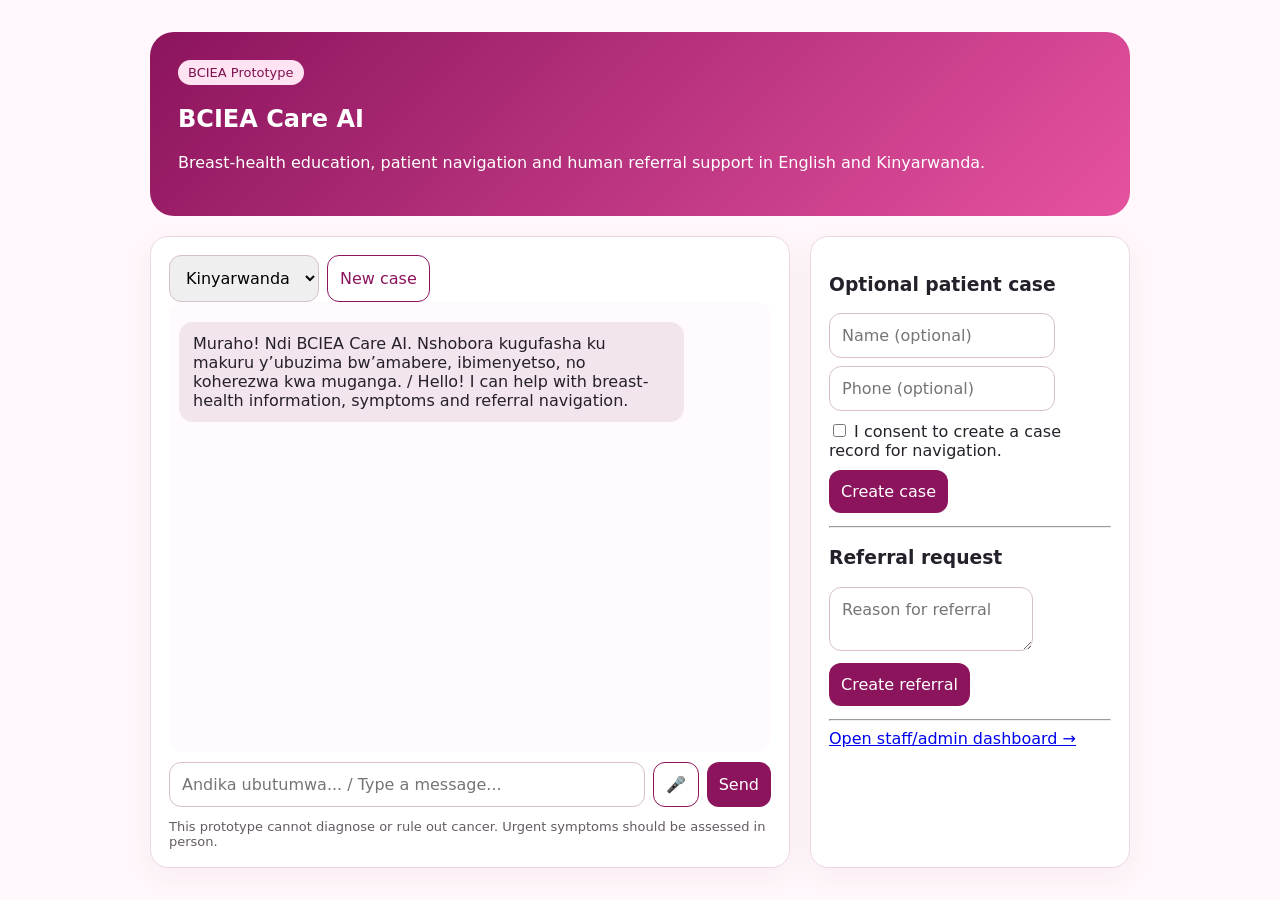
==== app/static/index.html @ 776f77f4 "Add files via upload" ====
<!doctype html>
<html lang="en">
<head>
<meta charset="utf-8"><meta name="viewport" content="width=device-width,initial-scale=1">
<title>BCIEA Care AI</title>
<style>
:root{font-family:Inter,system-ui,sans-serif;background:#fff7fb;color:#25202a}.wrap{max-width:980px;margin:auto;padding:24px}.hero{background:linear-gradient(135deg,#8b145c,#e652a0);color:#fff;border-radius:24px;padding:28px}.grid{display:grid;grid-template-columns:1fr 320px;gap:20px;margin-top:20px}.card{background:#fff;border:1px solid #edd7e4;border-radius:18px;padding:18px;box-shadow:0 8px 30px #6b17440d}.chat{height:430px;overflow:auto;padding:10px;background:#fffafd;border-radius:14px}.msg{margin:10px 0;padding:12px 14px;border-radius:14px;max-width:82%;white-space:pre-wrap}.user{margin-left:auto;background:#8b145c;color:white}.bot{background:#f2e5ed}.row{display:flex;gap:8px;margin-top:10px}input,select,button,textarea{font:inherit;border-radius:12px;border:1px solid #d8bfd0;padding:12px}input,textarea{flex:1}button{background:#8b145c;color:white;border:none;cursor:pointer}button.secondary{background:#fff;color:#8b145c;border:1px solid #8b145c}.badge{display:inline-block;padding:5px 10px;border-radius:999px;background:#ffe3f2;color:#7e124f;font-size:13px}.notice{font-size:13px;color:#655b63;margin-top:12px}.danger{background:#fff0f0;border:1px solid #ffbdbd;padding:12px;border-radius:12px}.hidden{display:none}@media(max-width:800px){.grid{grid-template-columns:1fr}.chat{height:390px}}
</style>
</head>
<body><div class="wrap">
<section class="hero"><span class="badge">BCIEA Prototype</span><h1>BCIEA Care AI</h1><p>Breast-health education, patient navigation and human referral support in English and Kinyarwanda.</p></section>
<div class="grid">
<section class="card"><div class="row" style="margin-top:0"><select id="lang"><option value="rw">Kinyarwanda</option><option value="en">English</option></select><button class="secondary" id="newcase">New case</button></div><div id="chat" class="chat"></div><div class="row"><input id="message" placeholder="Andika ubutumwa... / Type a message..."><button id="voice" class="secondary">🎤</button><button id="send">Send</button></div><div class="notice">This prototype cannot diagnose or rule out cancer. Urgent symptoms should be assessed in person.</div></section>
<aside class="card"><h3>Optional patient case</h3><input id="name" placeholder="Name (optional)"><input id="phone" placeholder="Phone (optional)" style="margin-top:8px"><label style="display:block;margin:10px 0"><input type="checkbox" id="consent"> I consent to create a case record for navigation.</label><button id="createPatient">Create case</button><p id="patientId" class="notice"></p><hr><h3>Referral request</h3><textarea id="reason" placeholder="Reason for referral"></textarea><button id="createReferral" style="margin-top:8px">Create referral</button><p id="refStatus" class="notice"></p><hr><a href="/admin">Open staff/admin dashboard →</a></aside>
</div></div>
<script>
let conversationId=null, patientPublicId=null;
const chat=document.getElementById('chat');
function add(text,who){const d=document.createElement('div');d.className='msg '+who;d.textContent=text;chat.appendChild(d);chat.scrollTop=chat.scrollHeight}
add('Muraho! Ndi BCIEA Care AI. Nshobora kugufasha ku makuru y’ubuzima bw’amabere, ibimenyetso, no koherezwa kwa muganga. / Hello! I can help with breast-health information, symptoms and referral navigation.','bot');
async function send(){const input=document.getElementById('message');const text=input.value.trim();if(!text)return;add(text,'user');input.value='';const r=await fetch('/api/chat',{method:'POST',headers:{'Content-Type':'application/json'},body:JSON.stringify({message:text,language:document.getElementById('lang').value,conversation_id:conversationId,patient_public_id:patientPublicId})});const j=await r.json();conversationId=j.conversation_id;add(j.response,'bot');}
document.getElementById('send').onclick=send;document.getElementById('message').addEventListener('keydown',e=>{if(e.key==='Enter')send()});
document.getElementById('newcase').onclick=()=>{conversationId=null;add('New conversation started.','bot')};
document.getElementById('createPatient').onclick=async()=>{const consent=document.getElementById('consent').checked;if(!consent){document.getElementById('patientId').textContent='Consent is required before creating a stored patient case.';return}const r=await fetch('/api/patients',{method:'POST',headers:{'Content-Type':'application/json'},body:JSON.stringify({full_name:document.getElementById('name').value||null,phone:document.getElementById('phone').value||null,preferred_language:document.getElementById('lang').value,consent_given:consent})});const j=await r.json();patientPublicId=j.public_id;document.getElementById('patientId').textContent='Case ID: '+patientPublicId};
document.getElementById('createReferral').onclick=async()=>{if(!patientPublicId){document.getElementById('refStatus').textContent='Create a consented patient case first.';return}const reason=document.getElementById('reason').value.trim();if(!reason){document.getElementById('refStatus').textContent='Add a referral reason.';return}const r=await fetch('/api/referrals',{method:'POST',headers:{'Content-Type':'application/json'},body:JSON.stringify({patient_public_id:patientPublicId,reason,priority:'needs_assessment'})});const j=await r.json();document.getElementById('refStatus').textContent='Referral #'+j.id+' created. Status: '+j.status};
const SpeechRecognition=window.SpeechRecognition||window.webkitSpeechRecognition;if(SpeechRecognition){const rec=new SpeechRecognition();rec.interimResults=false;document.getElementById('voice').onclick=()=>{rec.lang=document.getElementById('lang').value==='rw'?'rw-RW':'en-US';rec.start()};rec.onresult=e=>{document.getElementById('message').value=e.results[0][0].transcript};rec.onerror=()=>add('Voice recognition is not available for this browser/language. You can type instead.','bot')}else{document.getElementById('voice').disabled=true;}
</script></body></html>
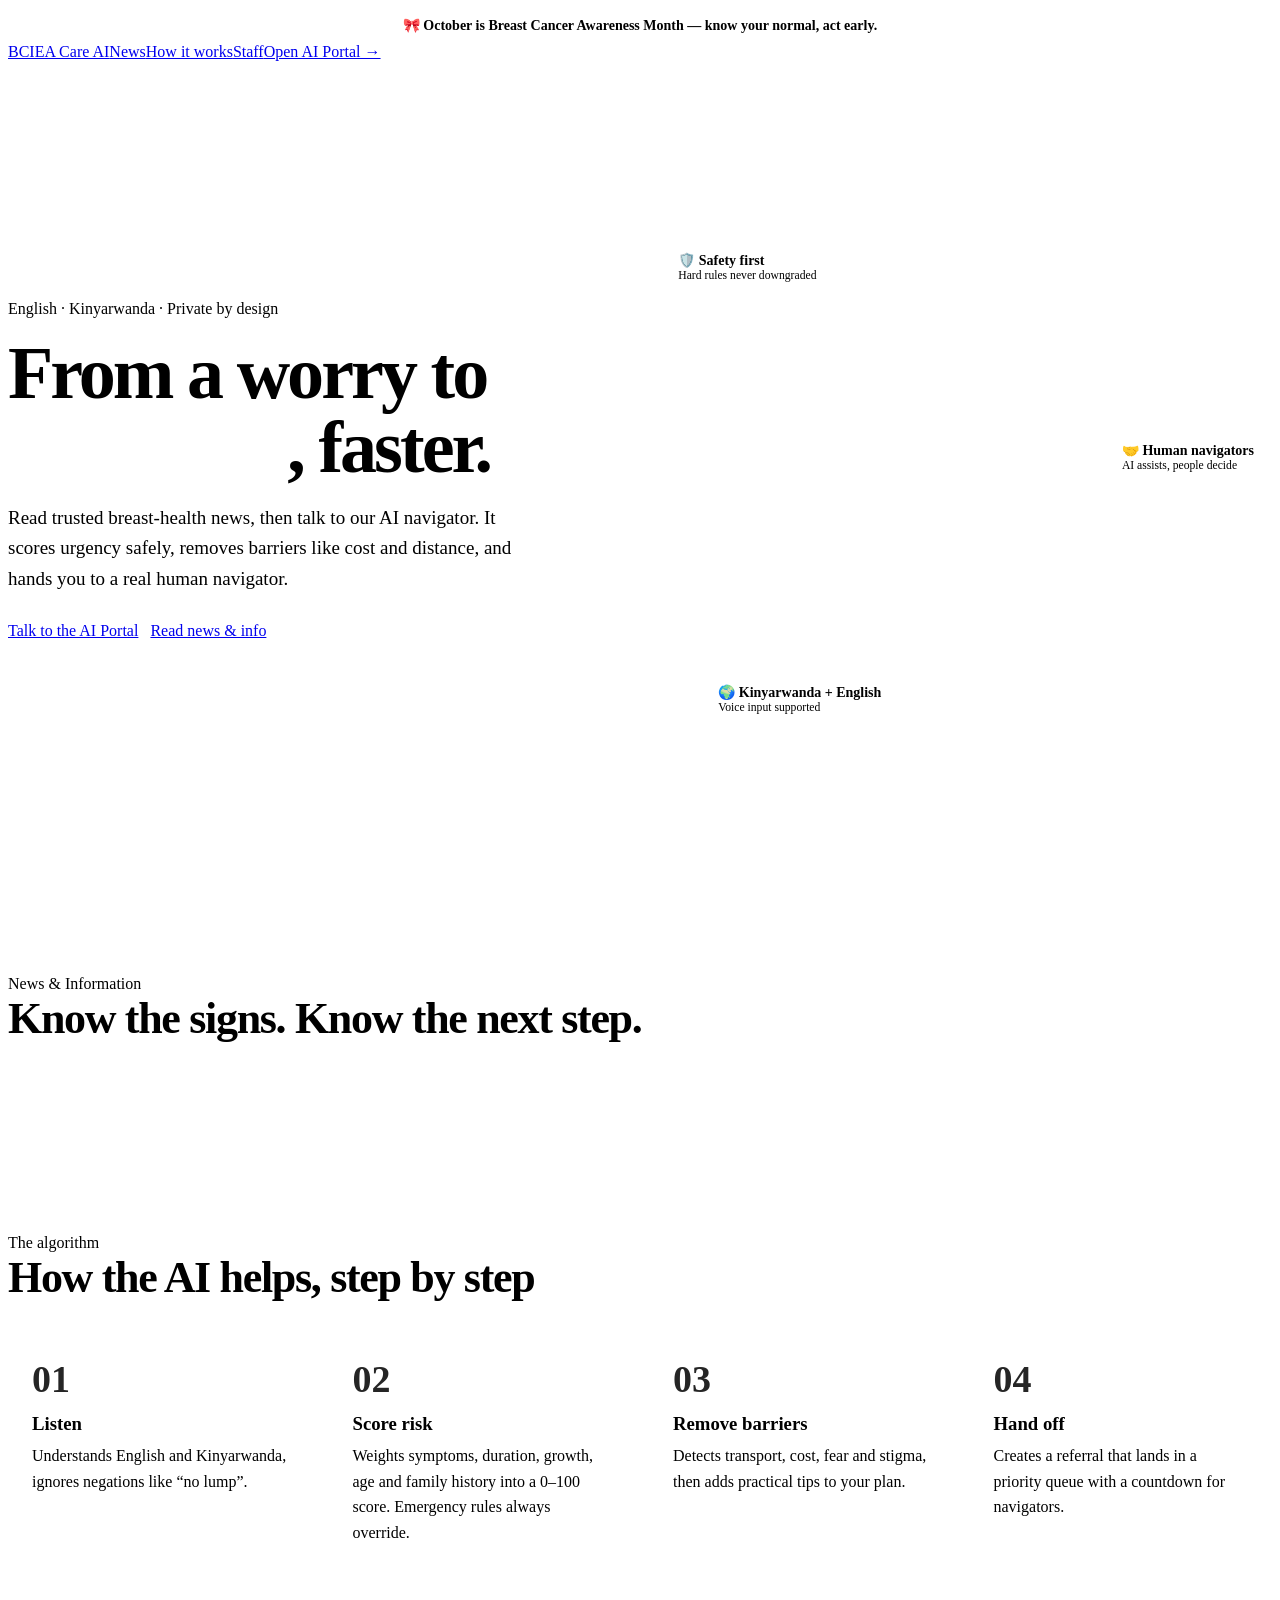
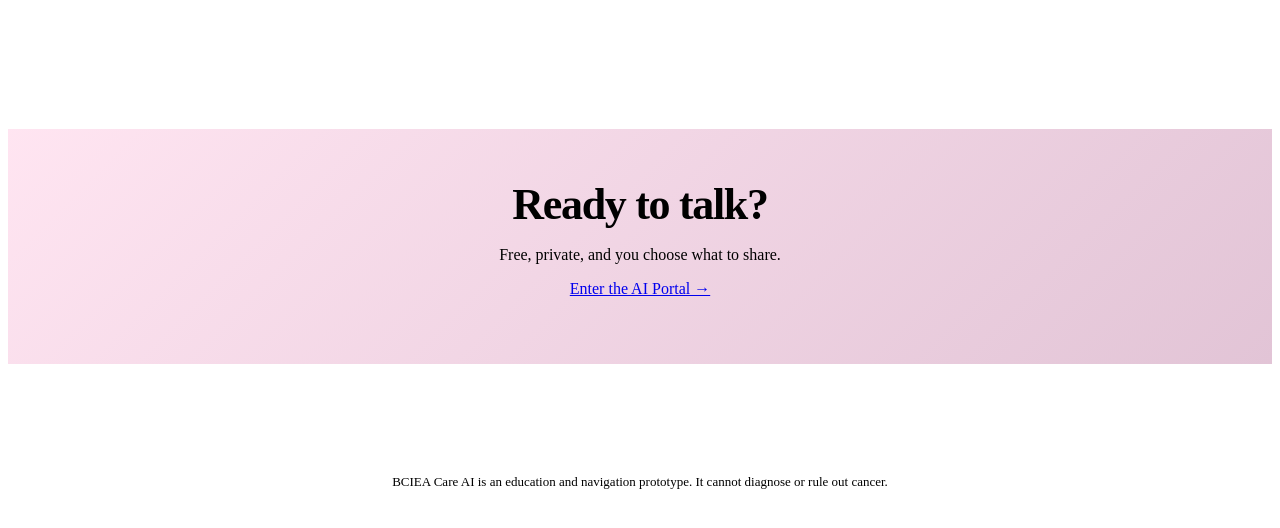
==== commit 8e29d85d: "Add files via upload" ====
--- a/app/static/index.html
+++ b/app/static/index.html
@@ -1,27 +1,22 @@
-<!doctype html>
-<html lang="en">
-<head>
-<meta charset="utf-8"><meta name="viewport" content="width=device-width,initial-scale=1">
-<title>BCIEA Care AI</title>
-<style>
-:root{font-family:Inter,system-ui,sans-serif;background:#fff7fb;color:#25202a}.wrap{max-width:980px;margin:auto;padding:24px}.hero{background:linear-gradient(135deg,#8b145c,#e652a0);color:#fff;border-radius:24px;padding:28px}.grid{display:grid;grid-template-columns:1fr 320px;gap:20px;margin-top:20px}.card{background:#fff;border:1px solid #edd7e4;border-radius:18px;padding:18px;box-shadow:0 8px 30px #6b17440d}.chat{height:430px;overflow:auto;padding:10px;background:#fffafd;border-radius:14px}.msg{margin:10px 0;padding:12px 14px;border-radius:14px;max-width:82%;white-space:pre-wrap}.user{margin-left:auto;background:#8b145c;color:white}.bot{background:#f2e5ed}.row{display:flex;gap:8px;margin-top:10px}input,select,button,textarea{font:inherit;border-radius:12px;border:1px solid #d8bfd0;padding:12px}input,textarea{flex:1}button{background:#8b145c;color:white;border:none;cursor:pointer}button.secondary{background:#fff;color:#8b145c;border:1px solid #8b145c}.badge{display:inline-block;padding:5px 10px;border-radius:999px;background:#ffe3f2;color:#7e124f;font-size:13px}.notice{font-size:13px;color:#655b63;margin-top:12px}.danger{background:#fff0f0;border:1px solid #ffbdbd;padding:12px;border-radius:12px}.hidden{display:none}@media(max-width:800px){.grid{grid-template-columns:1fr}.chat{height:390px}}
-</style>
-</head>
-<body><div class="wrap">
-<section class="hero"><span class="badge">BCIEA Prototype</span><h1>BCIEA Care AI</h1><p>Breast-health education, patient navigation and human referral support in English and Kinyarwanda.</p></section>
-<div class="grid">
-<section class="card"><div class="row" style="margin-top:0"><select id="lang"><option value="rw">Kinyarwanda</option><option value="en">English</option></select><button class="secondary" id="newcase">New case</button></div><div id="chat" class="chat"></div><div class="row"><input id="message" placeholder="Andika ubutumwa... / Type a message..."><button id="voice" class="secondary">🎤</button><button id="send">Send</button></div><div class="notice">This prototype cannot diagnose or rule out cancer. Urgent symptoms should be assessed in person.</div></section>
-<aside class="card"><h3>Optional patient case</h3><input id="name" placeholder="Name (optional)"><input id="phone" placeholder="Phone (optional)" style="margin-top:8px"><label style="display:block;margin:10px 0"><input type="checkbox" id="consent"> I consent to create a case record for navigation.</label><button id="createPatient">Create case</button><p id="patientId" class="notice"></p><hr><h3>Referral request</h3><textarea id="reason" placeholder="Reason for referral"></textarea><button id="createReferral" style="margin-top:8px">Create referral</button><p id="refStatus" class="notice"></p><hr><a href="/admin">Open staff/admin dashboard →</a></aside>
-</div></div>
-<script>
-let conversationId=null, patientPublicId=null;
-const chat=document.getElementById('chat');
-function add(text,who){const d=document.createElement('div');d.className='msg '+who;d.textContent=text;chat.appendChild(d);chat.scrollTop=chat.scrollHeight}
-add('Muraho! Ndi BCIEA Care AI. Nshobora kugufasha ku makuru y’ubuzima bw’amabere, ibimenyetso, no koherezwa kwa muganga. / Hello! I can help with breast-health information, symptoms and referral navigation.','bot');
-async function send(){const input=document.getElementById('message');const text=input.value.trim();if(!text)return;add(text,'user');input.value='';const r=await fetch('/api/chat',{method:'POST',headers:{'Content-Type':'application/json'},body:JSON.stringify({message:text,language:document.getElementById('lang').value,conversation_id:conversationId,patient_public_id:patientPublicId})});const j=await r.json();conversationId=j.conversation_id;add(j.response,'bot');}
-document.getElementById('send').onclick=send;document.getElementById('message').addEventListener('keydown',e=>{if(e.key==='Enter')send()});
-document.getElementById('newcase').onclick=()=>{conversationId=null;add('New conversation started.','bot')};
-document.getElementById('createPatient').onclick=async()=>{const consent=document.getElementById('consent').checked;if(!consent){document.getElementById('patientId').textContent='Consent is required before creating a stored patient case.';return}const r=await fetch('/api/patients',{method:'POST',headers:{'Content-Type':'application/json'},body:JSON.stringify({full_name:document.getElementById('name').value||null,phone:document.getElementById('phone').value||null,preferred_language:document.getElementById('lang').value,consent_given:consent})});const j=await r.json();patientPublicId=j.public_id;document.getElementById('patientId').textContent='Case ID: '+patientPublicId};
-document.getElementById('createReferral').onclick=async()=>{if(!patientPublicId){document.getElementById('refStatus').textContent='Create a consented patient case first.';return}const reason=document.getElementById('reason').value.trim();if(!reason){document.getElementById('refStatus').textContent='Add a referral reason.';return}const r=await fetch('/api/referrals',{method:'POST',headers:{'Content-Type':'application/json'},body:JSON.stringify({patient_public_id:patientPublicId,reason,priority:'needs_assessment'})});const j=await r.json();document.getElementById('refStatus').textContent='Referral #'+j.id+' created. Status: '+j.status};
-const SpeechRecognition=window.SpeechRecognition||window.webkitSpeechRecognition;if(SpeechRecognition){const rec=new SpeechRecognition();rec.interimResults=false;document.getElementById('voice').onclick=()=>{rec.lang=document.getElementById('lang').value==='rw'?'rw-RW':'en-US';rec.start()};rec.onresult=e=>{document.getElementById('message').value=e.results[0][0].transcript};rec.onerror=()=>add('Voice recognition is not available for this browser/language. You can type instead.','bot')}else{document.getElementById('voice').disabled=true;}
+<!doctype html><html lang="en"><head><meta charset="utf-8"><meta name="viewport" content="width=device-width,initial-scale=1"><title>BCIEA Care AI — From worry to care</title><link rel="stylesheet" href="/static/ui.css">
+<style>.hero{display:grid;grid-template-columns:1.05fr 1fr;align-items:center;min-height:calc(100vh - 66px);gap:10px}h1{font-size:clamp(40px,6vw,74px);line-height:1;letter-spacing:-.04em;margin:18px 0}h1 b{background:linear-gradient(120deg,var(--pk2),var(--pk));-webkit-background-clip:text;color:transparent}
+.scene{position:relative;height:560px;perspective:900px}#orb{width:100%;height:100%}.fc{position:absolute;padding:14px 18px;font-size:14px;font-weight:600;animation:fl 6s ease-in-out infinite}.fc small{display:block;color:var(--mut);font-weight:400}
+sec{display:block;padding:80px 0}h2{font-size:clamp(28px,4vw,44px);letter-spacing:-.03em;margin:0 0 10px}.g3{display:grid;grid-template-columns:repeat(auto-fit,minmax(260px,1fr));gap:18px;margin-top:30px}.card{padding:24px}.card h3{margin:12px 0 8px}.card p{color:var(--mut);line-height:1.6;margin:0}
+.al{border-color:#ff5d6c66;background:#ff5d6c14}.step{font-size:38px;font-weight:800;color:var(--pk);opacity:.85}.band{padding:50px;text-align:center;background:linear-gradient(135deg,#ff4fa326,#8b145c40)}
+.ban{background:linear-gradient(90deg,var(--mg),var(--pk));text-align:center;padding:9px;font-size:14px;font-weight:600}footer{border-top:1px solid var(--bd);padding:30px 0;color:var(--mut);font-size:13px;text-align:center}
+@media(max-width:860px){.hero{grid-template-columns:1fr}.scene{height:380px}nav a.l{display:none}}</style></head><body>
+<div class="ban">🎀 October is Breast Cancer Awareness Month — know your normal, act early.</div>
+<nav><div class="wrap"><a class="logo" href="/"><i></i>BCIEA Care AI</a><span class="sp"></span><a class="l" href="#news">News</a><a class="l" href="#how">How it works</a><a class="l" href="/admin">Staff</a><a class="btn pri" href="/portal">Open AI Portal →</a></div></nav>
+<div class="wrap"><header class="hero"><div class="reveal"><span class="chip">English · Kinyarwanda · Private by design</span><h1>From a worry to <b>the right care</b>, faster.</h1><p class="muted" style="font-size:19px;line-height:1.6;max-width:520px">Read trusted breast-health news, then talk to our AI navigator. It scores urgency safely, removes barriers like cost and distance, and hands you to a real human navigator.</p><p style="display:flex;gap:12px;flex-wrap:wrap;margin-top:28px"><a class="btn pri" href="/portal">Talk to the AI Portal</a><a class="btn" href="#news">Read news & info</a></p></div>
+<div class="scene"><canvas id="orb"></canvas><div class="fc glass" style="top:40px;left:0;animation-delay:-1s">🛡️ Safety first<small>Hard rules never downgraded</small></div><div class="fc glass" style="top:230px;right:0;animation-delay:-3s">🤝 Human navigators<small>AI assists, people decide</small></div><div class="fc glass" style="bottom:30px;left:40px;animation-delay:-5s">🌍 Kinyarwanda + English<small>Voice input supported</small></div></div></header></div>
+<sec id="news"><div class="wrap"><span class="chip">News & Information</span><h2>Know the signs. Know the next step.</h2><div class="g3" id="feed"></div></div></sec>
+<sec id="how"><div class="wrap"><span class="chip">The algorithm</span><h2>How the AI helps, step by step</h2><div class="g3">
+<div class="glass card tilt"><div class="step">01</div><h3>Listen</h3><p>Understands English and Kinyarwanda, ignores negations like “no lump”.</p></div>
+<div class="glass card tilt"><div class="step">02</div><h3>Score risk</h3><p>Weights symptoms, duration, growth, age and family history into a 0–100 score. Emergency rules always override.</p></div>
+<div class="glass card tilt"><div class="step">03</div><h3>Remove barriers</h3><p>Detects transport, cost, fear and stigma, then adds practical tips to your plan.</p></div>
+<div class="glass card tilt"><div class="step">04</div><h3>Hand off</h3><p>Creates a referral that lands in a priority queue with a countdown for navigators.</p></div></div></div></sec>
+<sec><div class="wrap"><div class="glass band tilt"><h2>Ready to talk?</h2><p class="muted">Free, private, and you choose what to share.</p><p><a class="btn pri" href="/portal">Enter the AI Portal →</a></p></div></div></sec>
+<footer>BCIEA Care AI is an education and navigation prototype. It cannot diagnose or rule out cancer.</footer>
+<script src="/static/ui.js"></script><script>
+fetch('/api/news').then(r=>r.json()).then(j=>{feed.innerHTML=j.items.map(i=>`<article class="glass card tilt ${i.kind=='alert'?'al':''}"><span class="chip">${i.tag}</span><h3>${i.title}</h3><p>${i.text}</p></article>`).join('')});
 </script></body></html>
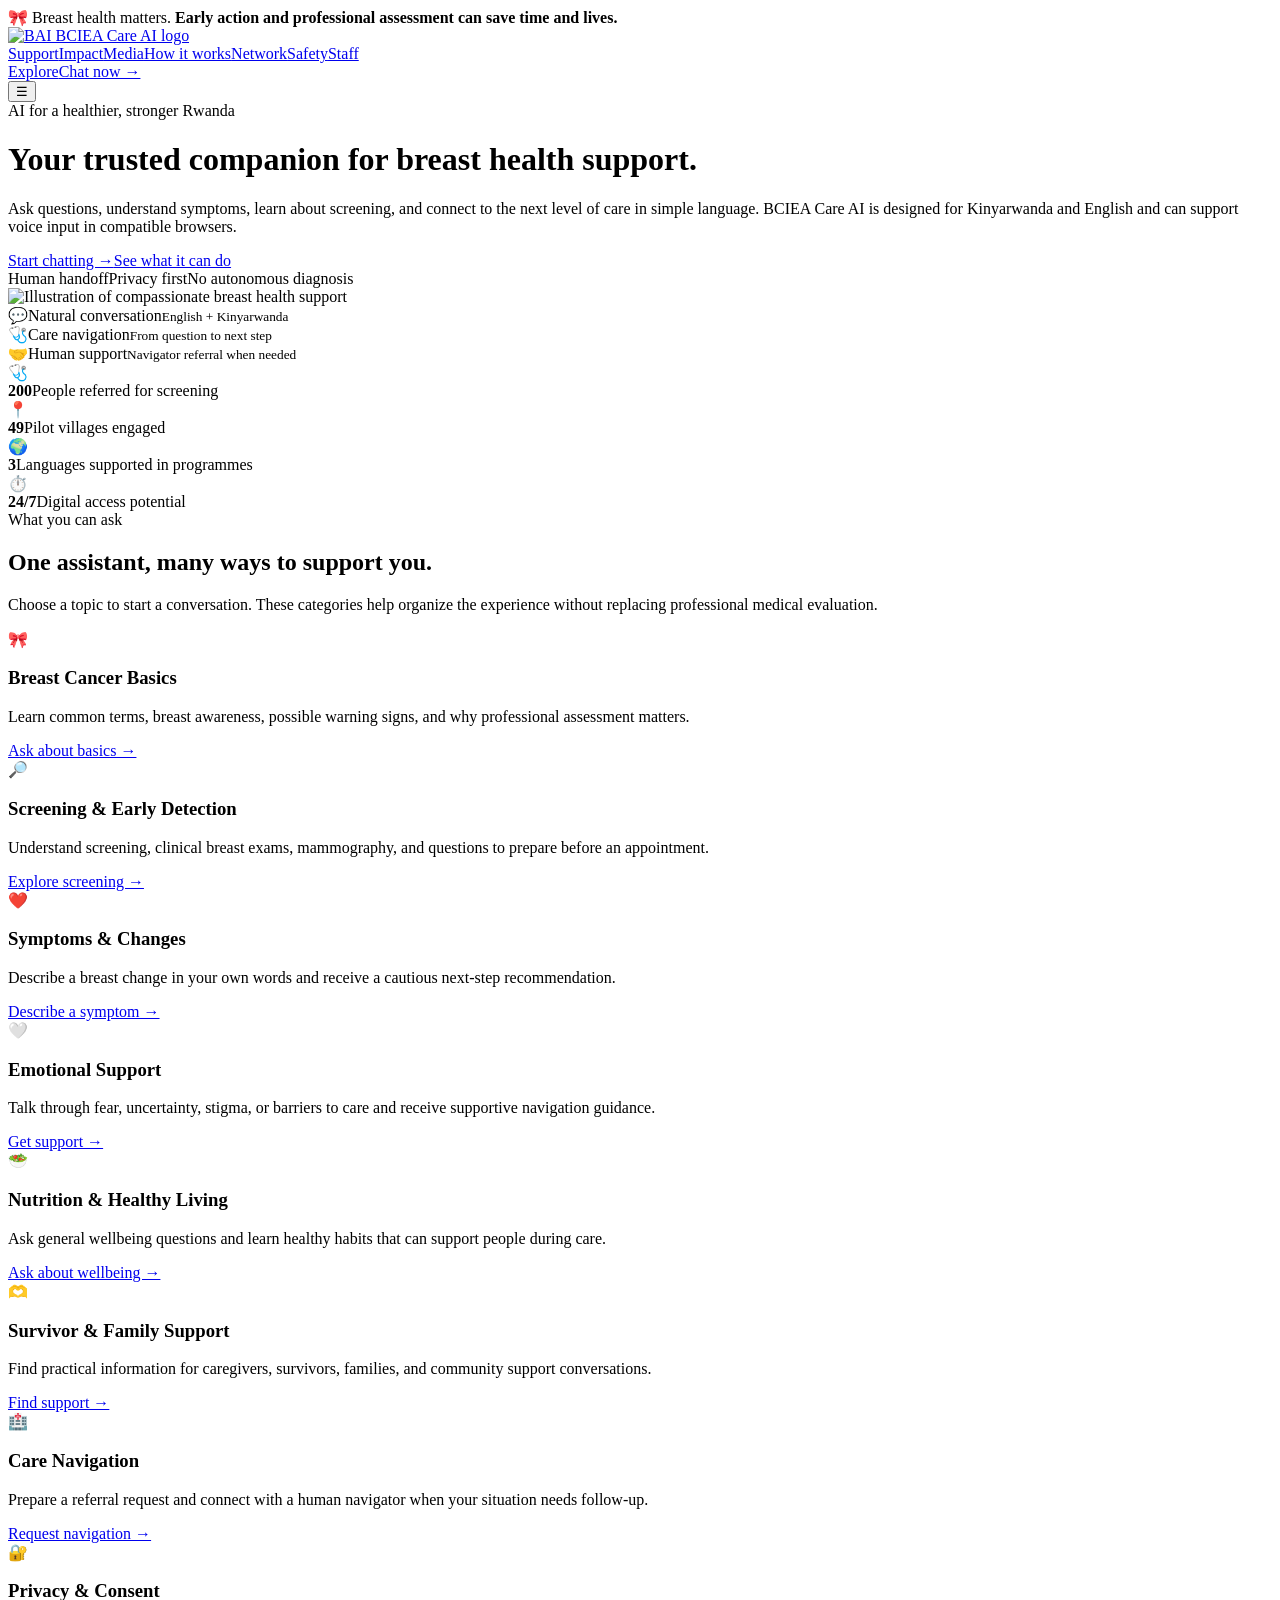
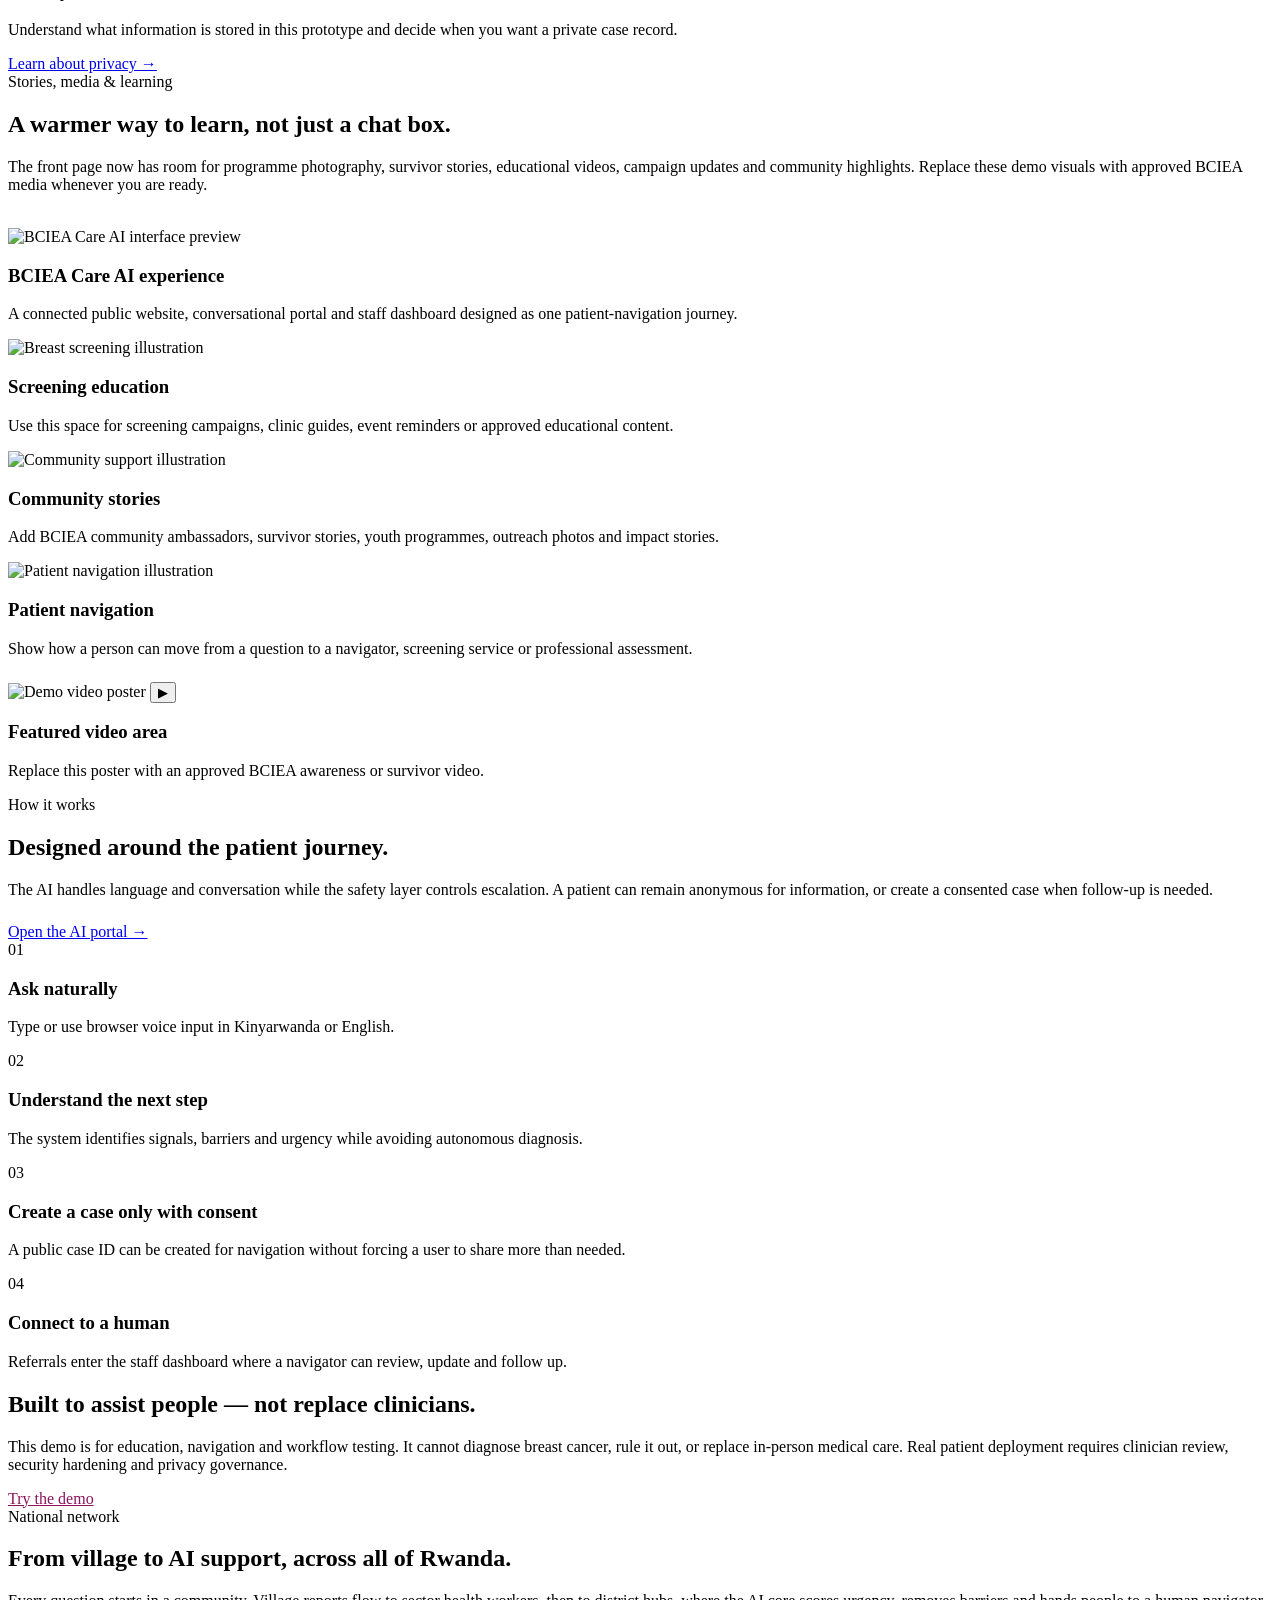
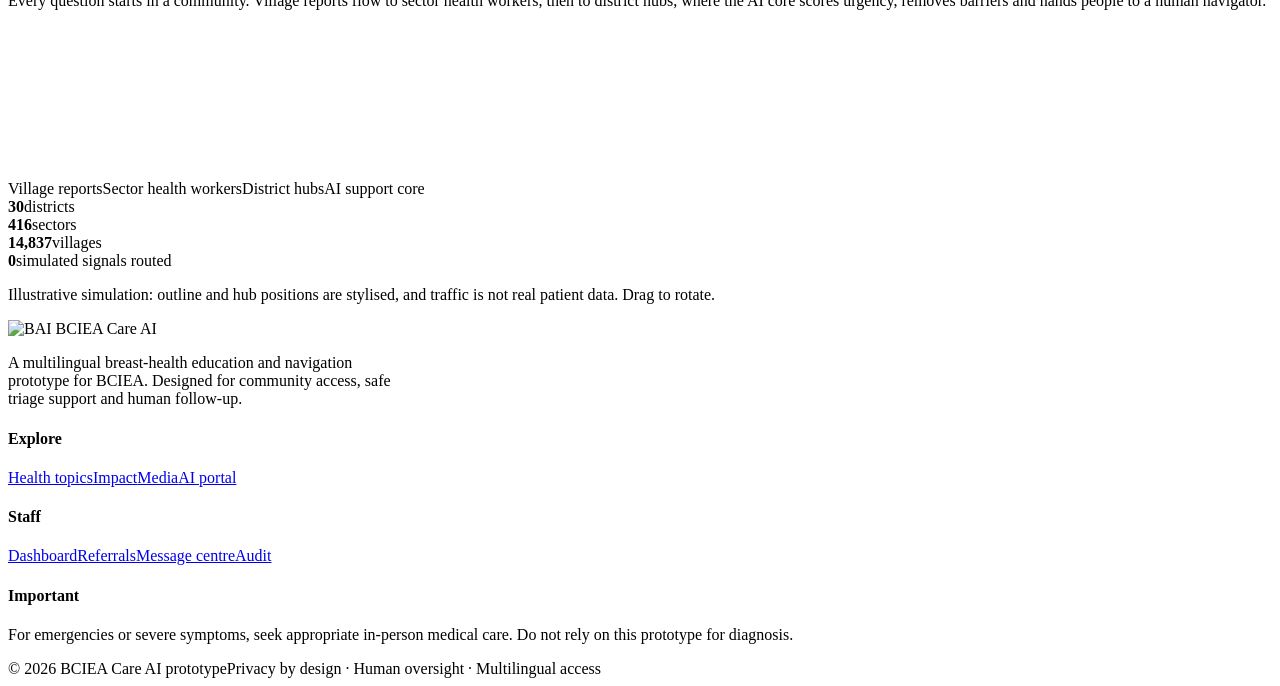
==== commit c82fa262: "Add files via upload" ====
--- a/app/static/index.html
+++ b/app/static/index.html
@@ -1,22 +1,121 @@
-<!doctype html><html lang="en"><head><meta charset="utf-8"><meta name="viewport" content="width=device-width,initial-scale=1"><title>BCIEA Care AI — From worry to care</title><link rel="stylesheet" href="/static/ui.css">
-<style>.hero{display:grid;grid-template-columns:1.05fr 1fr;align-items:center;min-height:calc(100vh - 66px);gap:10px}h1{font-size:clamp(40px,6vw,74px);line-height:1;letter-spacing:-.04em;margin:18px 0}h1 b{background:linear-gradient(120deg,var(--pk2),var(--pk));-webkit-background-clip:text;color:transparent}
-.scene{position:relative;height:560px;perspective:900px}#orb{width:100%;height:100%}.fc{position:absolute;padding:14px 18px;font-size:14px;font-weight:600;animation:fl 6s ease-in-out infinite}.fc small{display:block;color:var(--mut);font-weight:400}
-sec{display:block;padding:80px 0}h2{font-size:clamp(28px,4vw,44px);letter-spacing:-.03em;margin:0 0 10px}.g3{display:grid;grid-template-columns:repeat(auto-fit,minmax(260px,1fr));gap:18px;margin-top:30px}.card{padding:24px}.card h3{margin:12px 0 8px}.card p{color:var(--mut);line-height:1.6;margin:0}
-.al{border-color:#ff5d6c66;background:#ff5d6c14}.step{font-size:38px;font-weight:800;color:var(--pk);opacity:.85}.band{padding:50px;text-align:center;background:linear-gradient(135deg,#ff4fa326,#8b145c40)}
-.ban{background:linear-gradient(90deg,var(--mg),var(--pk));text-align:center;padding:9px;font-size:14px;font-weight:600}footer{border-top:1px solid var(--bd);padding:30px 0;color:var(--mut);font-size:13px;text-align:center}
-@media(max-width:860px){.hero{grid-template-columns:1fr}.scene{height:380px}nav a.l{display:none}}</style></head><body>
-<div class="ban">🎀 October is Breast Cancer Awareness Month — know your normal, act early.</div>
-<nav><div class="wrap"><a class="logo" href="/"><i></i>BCIEA Care AI</a><span class="sp"></span><a class="l" href="#news">News</a><a class="l" href="#how">How it works</a><a class="l" href="/admin">Staff</a><a class="btn pri" href="/portal">Open AI Portal →</a></div></nav>
-<div class="wrap"><header class="hero"><div class="reveal"><span class="chip">English · Kinyarwanda · Private by design</span><h1>From a worry to <b>the right care</b>, faster.</h1><p class="muted" style="font-size:19px;line-height:1.6;max-width:520px">Read trusted breast-health news, then talk to our AI navigator. It scores urgency safely, removes barriers like cost and distance, and hands you to a real human navigator.</p><p style="display:flex;gap:12px;flex-wrap:wrap;margin-top:28px"><a class="btn pri" href="/portal">Talk to the AI Portal</a><a class="btn" href="#news">Read news & info</a></p></div>
-<div class="scene"><canvas id="orb"></canvas><div class="fc glass" style="top:40px;left:0;animation-delay:-1s">🛡️ Safety first<small>Hard rules never downgraded</small></div><div class="fc glass" style="top:230px;right:0;animation-delay:-3s">🤝 Human navigators<small>AI assists, people decide</small></div><div class="fc glass" style="bottom:30px;left:40px;animation-delay:-5s">🌍 Kinyarwanda + English<small>Voice input supported</small></div></div></header></div>
-<sec id="news"><div class="wrap"><span class="chip">News & Information</span><h2>Know the signs. Know the next step.</h2><div class="g3" id="feed"></div></div></sec>
-<sec id="how"><div class="wrap"><span class="chip">The algorithm</span><h2>How the AI helps, step by step</h2><div class="g3">
-<div class="glass card tilt"><div class="step">01</div><h3>Listen</h3><p>Understands English and Kinyarwanda, ignores negations like “no lump”.</p></div>
-<div class="glass card tilt"><div class="step">02</div><h3>Score risk</h3><p>Weights symptoms, duration, growth, age and family history into a 0–100 score. Emergency rules always override.</p></div>
-<div class="glass card tilt"><div class="step">03</div><h3>Remove barriers</h3><p>Detects transport, cost, fear and stigma, then adds practical tips to your plan.</p></div>
-<div class="glass card tilt"><div class="step">04</div><h3>Hand off</h3><p>Creates a referral that lands in a priority queue with a countdown for navigators.</p></div></div></div></sec>
-<sec><div class="wrap"><div class="glass band tilt"><h2>Ready to talk?</h2><p class="muted">Free, private, and you choose what to share.</p><p><a class="btn pri" href="/portal">Enter the AI Portal →</a></p></div></div></sec>
-<footer>BCIEA Care AI is an education and navigation prototype. It cannot diagnose or rule out cancer.</footer>
-<script src="/static/ui.js"></script><script>
-fetch('/api/news').then(r=>r.json()).then(j=>{feed.innerHTML=j.items.map(i=>`<article class="glass card tilt ${i.kind=='alert'?'al':''}"><span class="chip">${i.tag}</span><h3>${i.title}</h3><p>${i.text}</p></article>`).join('')});
-</script></body></html>
+<!doctype html>
+<html lang="en">
+<head>
+  <meta charset="utf-8">
+  <meta name="viewport" content="width=device-width,initial-scale=1">
+  <meta name="theme-color" content="#ff2f92">
+  <title>BCIEA Care AI — Breast Health Navigation</title>
+  <meta name="description" content="BCIEA Care AI is a breast-health education and patient-navigation prototype for Rwanda, with Kinyarwanda and English support.">
+  <link rel="stylesheet" href="/static/ui.css">
+<link rel="stylesheet" href="/static/ultra.css">
+</head>
+<body>
+  <div class="topbar">🎀 Breast health matters. <b>Early action and professional assessment can save time and lives.</b></div>
+  <nav class="site-nav" id="siteNav">
+    <div class="wrap nav-inner">
+      <a class="brand" href="/"><img class="brand-logo" src="/static/assets/bai-logo.svg" alt="BAI BCIEA Care AI logo"></a>
+      <div class="nav-links" id="navLinks">
+        <a href="#support">Support</a><a href="#impact">Impact</a><a href="#media">Media</a><a href="#how">How it works</a><a href="#network">Network</a><a href="#safety">Safety</a><a href="/admin">Staff</a>
+      </div>
+      <div class="nav-actions"><a class="btn soft" href="#media">Explore</a><a class="btn primary" href="/portal">Chat now →</a></div>
+      <button class="nav-toggle" id="navToggle" aria-label="Open menu">☰</button>
+    </div>
+  </nav>
+
+  <header class="hero">
+    <div class="wrap hero-grid">
+      <div class="reveal">
+        <span class="eyebrow">AI for a healthier, stronger Rwanda</span>
+        <h1>Your trusted companion for <span class="gradient-text">breast health</span> support.</h1>
+        <p>Ask questions, understand symptoms, learn about screening, and connect to the next level of care in simple language. BCIEA Care AI is designed for Kinyarwanda and English and can support voice input in compatible browsers.</p>
+        <div class="hero-actions"><a class="btn primary" href="/portal">Start chatting →</a><a class="btn" href="#support">See what it can do</a></div>
+        <div class="trust-row"><span>Human handoff</span><span>Privacy first</span><span>No autonomous diagnosis</span></div>
+      </div>
+      <div class="hero-visual reveal">
+        <div class="hero-frame"><img src="/static/assets/care-team.svg" alt="Illustration of compassionate breast health support"></div>
+        <div class="float-card float-a"><span class="orb-dot">💬</span>Natural conversation<small>English + Kinyarwanda</small></div>
+        <div class="float-card float-b"><span class="orb-dot">🩺</span>Care navigation<small>From question to next step</small></div>
+        <div class="float-card float-c"><span class="orb-dot">🤝</span>Human support<small>Navigator referral when needed</small></div>
+      </div>
+    </div>
+  </header>
+
+  <section class="impact-strip" id="impact">
+    <div class="wrap impact-grid reveal">
+      <div class="impact-item"><div class="impact-icon">🩺</div><div><strong>200</strong><span>People referred for screening</span></div></div>
+      <div class="impact-item"><div class="impact-icon">📍</div><div><strong>49</strong><span>Pilot villages engaged</span></div></div>
+      <div class="impact-item"><div class="impact-icon">🌍</div><div><strong>3</strong><span>Languages supported in programmes</span></div></div>
+      <div class="impact-item"><div class="impact-icon">⏱️</div><div><strong>24/7</strong><span>Digital access potential</span></div></div>
+    </div>
+  </section>
+
+  <section class="section" id="support">
+    <div class="wrap">
+      <div class="reveal"><span class="eyebrow">What you can ask</span><h2 class="section-title">One assistant, many ways to <span class="gradient-text">support you.</span></h2><p class="section-copy">Choose a topic to start a conversation. These categories help organize the experience without replacing professional medical evaluation.</p></div>
+      <div class="category-grid">
+        <article class="category-card card lift reveal"><div class="category-icon">🎀</div><h3>Breast Cancer Basics</h3><p>Learn common terms, breast awareness, possible warning signs, and why professional assessment matters.</p><a href="/portal?topic=basics">Ask about basics →</a></article>
+        <article class="category-card card lift reveal"><div class="category-icon">🔎</div><h3>Screening & Early Detection</h3><p>Understand screening, clinical breast exams, mammography, and questions to prepare before an appointment.</p><a href="/portal?topic=screening">Explore screening →</a></article>
+        <article class="category-card card lift reveal"><div class="category-icon">❤️</div><h3>Symptoms & Changes</h3><p>Describe a breast change in your own words and receive a cautious next-step recommendation.</p><a href="/portal?topic=symptoms">Describe a symptom →</a></article>
+        <article class="category-card card lift reveal"><div class="category-icon">🤍</div><h3>Emotional Support</h3><p>Talk through fear, uncertainty, stigma, or barriers to care and receive supportive navigation guidance.</p><a href="/portal?topic=support">Get support →</a></article>
+        <article class="category-card card lift reveal"><div class="category-icon">🥗</div><h3>Nutrition & Healthy Living</h3><p>Ask general wellbeing questions and learn healthy habits that can support people during care.</p><a href="/portal?topic=nutrition">Ask about wellbeing →</a></article>
+        <article class="category-card card lift reveal"><div class="category-icon">🫶</div><h3>Survivor & Family Support</h3><p>Find practical information for caregivers, survivors, families, and community support conversations.</p><a href="/portal?topic=survivor">Find support →</a></article>
+        <article class="category-card card lift reveal"><div class="category-icon">🏥</div><h3>Care Navigation</h3><p>Prepare a referral request and connect with a human navigator when your situation needs follow-up.</p><a href="/portal?topic=navigator">Request navigation →</a></article>
+        <article class="category-card card lift reveal"><div class="category-icon">🔐</div><h3>Privacy & Consent</h3><p>Understand what information is stored in this prototype and decide when you want a private case record.</p><a href="/portal?topic=privacy">Learn about privacy →</a></article>
+      </div>
+    </div>
+  </section>
+
+  <section class="section" id="media" style="background:#fff">
+    <div class="wrap">
+      <div class="reveal"><span class="eyebrow">Stories, media & learning</span><h2 class="section-title">A warmer way to learn, <span class="gradient-text">not just a chat box.</span></h2><p class="section-copy">The front page now has room for programme photography, survivor stories, educational videos, campaign updates and community highlights. Replace these demo visuals with approved BCIEA media whenever you are ready.</p></div>
+      <div class="story-grid" style="margin-top:34px">
+        <article class="media-main card reveal"><img src="/static/assets/platform-preview.png" alt="BCIEA Care AI interface preview"><div class="media-overlay"><h3>BCIEA Care AI experience</h3><p>A connected public website, conversational portal and staff dashboard designed as one patient-navigation journey.</p></div></article>
+        <div class="media-stack">
+          <article class="mini-media card lift reveal"><img src="/static/assets/screening.svg" alt="Breast screening illustration"><div><h3>Screening education</h3><p>Use this space for screening campaigns, clinic guides, event reminders or approved educational content.</p></div></article>
+          <article class="mini-media card lift reveal"><img src="/static/assets/community.svg" alt="Community support illustration"><div><h3>Community stories</h3><p>Add BCIEA community ambassadors, survivor stories, youth programmes, outreach photos and impact stories.</p></div></article>
+          <article class="mini-media card lift reveal"><img src="/static/assets/care-team.svg" alt="Patient navigation illustration"><div><h3>Patient navigation</h3><p>Show how a person can move from a question to a navigator, screening service or professional assessment.</p></div></article>
+        </div>
+      </div>
+      <div class="video-shell reveal" style="margin-top:24px">
+        <img src="/static/assets/platform-preview.png" alt="Demo video poster">
+        <button class="play-button" type="button" aria-label="Video placeholder">▶</button>
+        <div class="video-copy"><h3>Featured video area</h3><p>Replace this poster with an approved BCIEA awareness or survivor video.</p></div>
+      </div>
+    </div>
+  </section>
+
+  <section class="section" id="how">
+    <div class="wrap split">
+      <div class="reveal"><span class="eyebrow">How it works</span><h2 class="section-title">Designed around the <span class="gradient-text">patient journey.</span></h2><p class="section-copy">The AI handles language and conversation while the safety layer controls escalation. A patient can remain anonymous for information, or create a consented case when follow-up is needed.</p><div style="margin-top:24px"><a class="btn primary" href="/portal">Open the AI portal →</a></div></div>
+      <div class="steps">
+        <div class="step reveal"><div class="step-n">01</div><div><h3>Ask naturally</h3><p>Type or use browser voice input in Kinyarwanda or English.</p></div></div>
+        <div class="step reveal"><div class="step-n">02</div><div><h3>Understand the next step</h3><p>The system identifies signals, barriers and urgency while avoiding autonomous diagnosis.</p></div></div>
+        <div class="step reveal"><div class="step-n">03</div><div><h3>Create a case only with consent</h3><p>A public case ID can be created for navigation without forcing a user to share more than needed.</p></div></div>
+        <div class="step reveal"><div class="step-n">04</div><div><h3>Connect to a human</h3><p>Referrals enter the staff dashboard where a navigator can review, update and follow up.</p></div></div>
+      </div>
+    </div>
+  </section>
+
+  <section class="section-sm" id="safety">
+    <div class="wrap cta reveal"><div><h2>Built to assist people — not replace clinicians.</h2><p>This demo is for education, navigation and workflow testing. It cannot diagnose breast cancer, rule it out, or replace in-person medical care. Real patient deployment requires clinician review, security hardening and privacy governance.</p></div><a class="btn primary" style="background:#fff;color:#8c145b;position:relative;z-index:2" href="/portal">Try the demo</a></div>
+  </section>
+
+<section class="u-map" id="network"><div class="wrap"><div class="reveal"><span class="eyebrow">National network</span><h2 class="section-title">From village to AI support, <span class="gradient-text">across all of Rwanda.</span></h2><p class="section-copy">Every question starts in a community. Village reports flow to sector health workers, then to district hubs, where the AI core scores urgency, removes barriers and hands people to a human navigator.</p></div><div class="reveal" data-fx="zoom"><div class="u-stage"><canvas class="rwmap" aria-label="Rotating 3D map of Rwanda showing data flowing from villages through sectors and district hubs to the AI core in Kigali"></canvas>
+<div class="u-legend"><span style="--c:#ffd7eb">Village reports</span><span style="--c:#ff77b6">Sector health workers</span><span style="--c:#fff">District hubs</span><span style="--c:#ff2f92">AI support core</span></div>
+<div class="u-kpis"><div><b>30</b>districts</div><div><b>416</b>sectors</div><div><b>14,837</b>villages</div><div><b data-rw-count>0</b>simulated signals routed</div></div></div>
+<p class="u-note">Illustrative simulation: outline and hub positions are stylised, and traffic is not real patient data. Drag to rotate.</p></div></div></section>
+  <footer class="footer">
+    <div class="wrap footer-grid">
+      <div><img class="brand-logo" src="/static/assets/bai-logo.svg" alt="BAI BCIEA Care AI"><p style="max-width:400px">A multilingual breast-health education and navigation prototype for BCIEA. Designed for community access, safe triage support and human follow-up.</p></div>
+      <div><h4>Explore</h4><a href="#support">Health topics</a><a href="#impact">Impact</a><a href="#media">Media</a><a href="/portal">AI portal</a></div>
+      <div><h4>Staff</h4><a href="/admin">Dashboard</a><a href="/admin">Referrals</a><a href="/admin">Message centre</a><a href="/admin">Audit</a></div>
+      <div><h4>Important</h4><p>For emergencies or severe symptoms, seek appropriate in-person medical care. Do not rely on this prototype for diagnosis.</p></div>
+    </div>
+    <div class="wrap footer-bottom"><span>© 2026 BCIEA Care AI prototype</span><span>Privacy by design · Human oversight · Multilingual access</span></div>
+  </footer>
+
+  <script src="/static/ui.js"></script>
+<script src="/static/ultra.js"></script>
+<script src="/static/map3d.js"></script>
+</body>
+</html>
